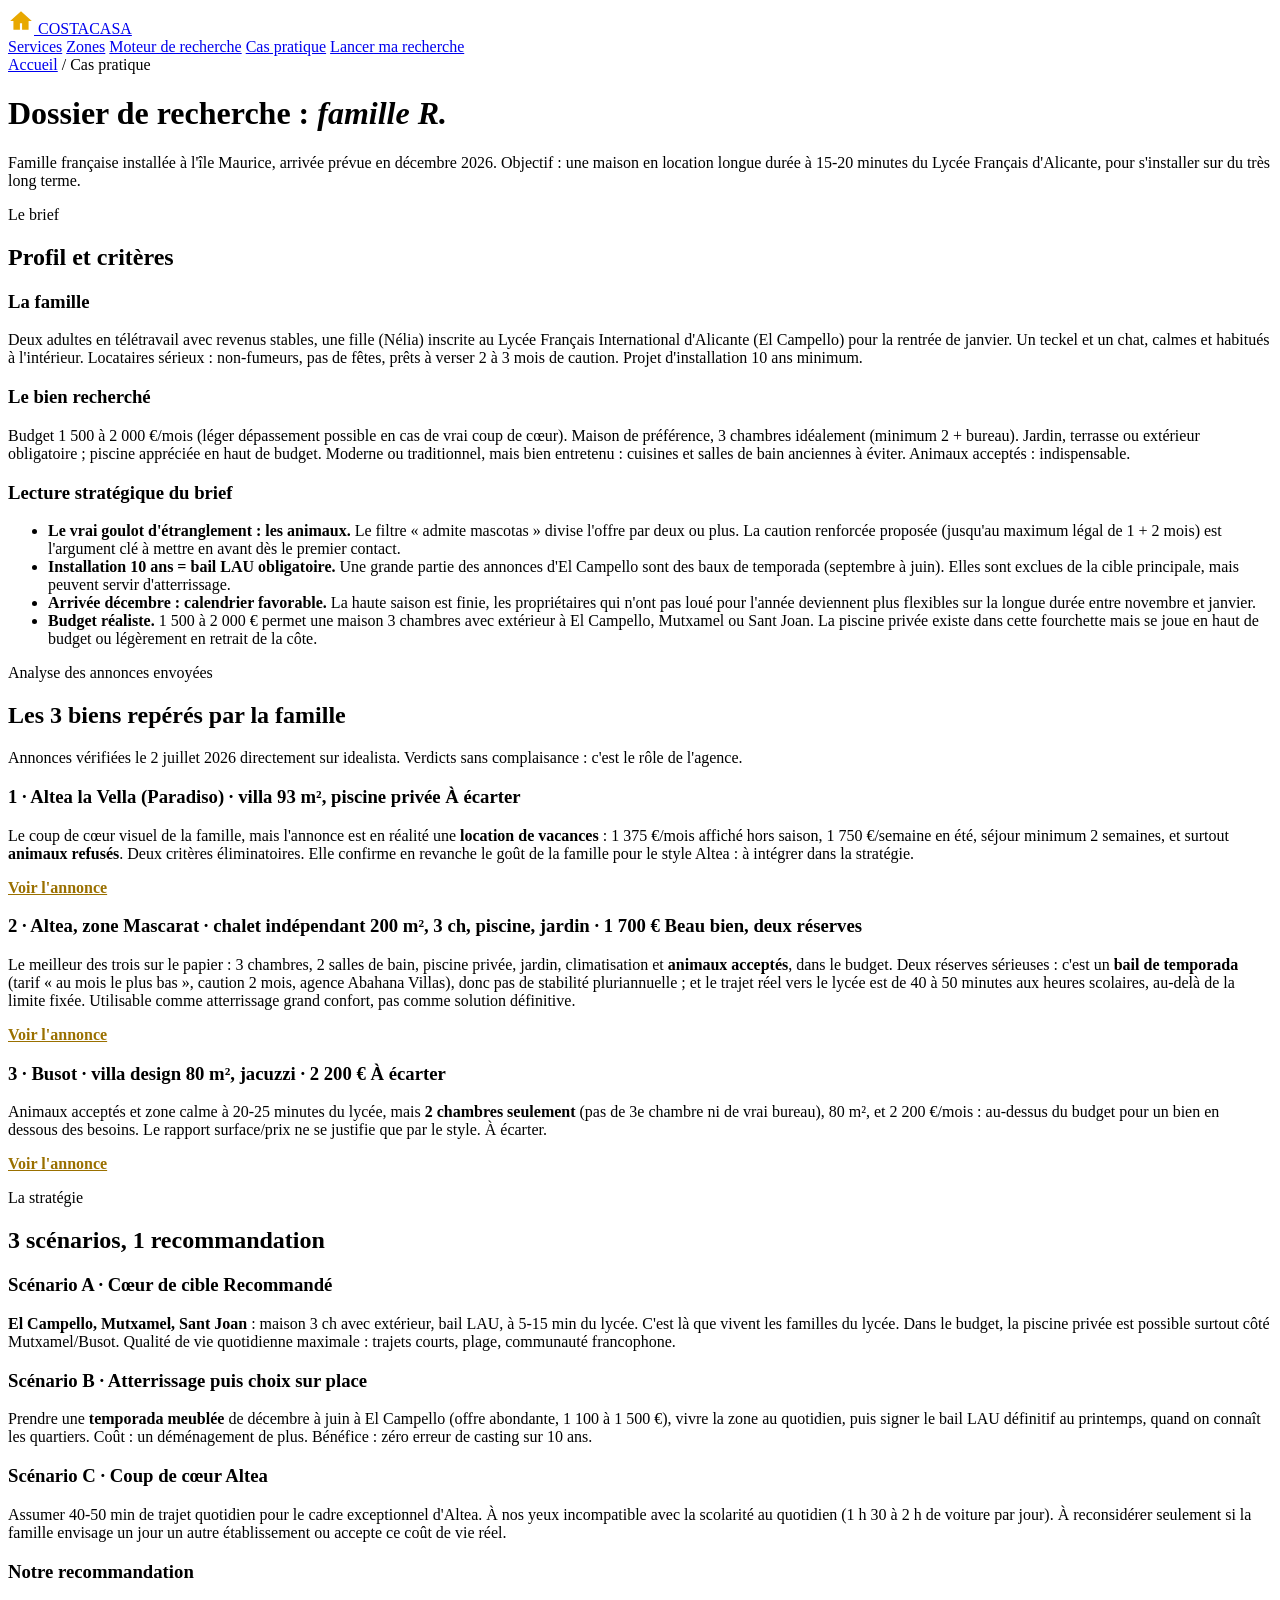
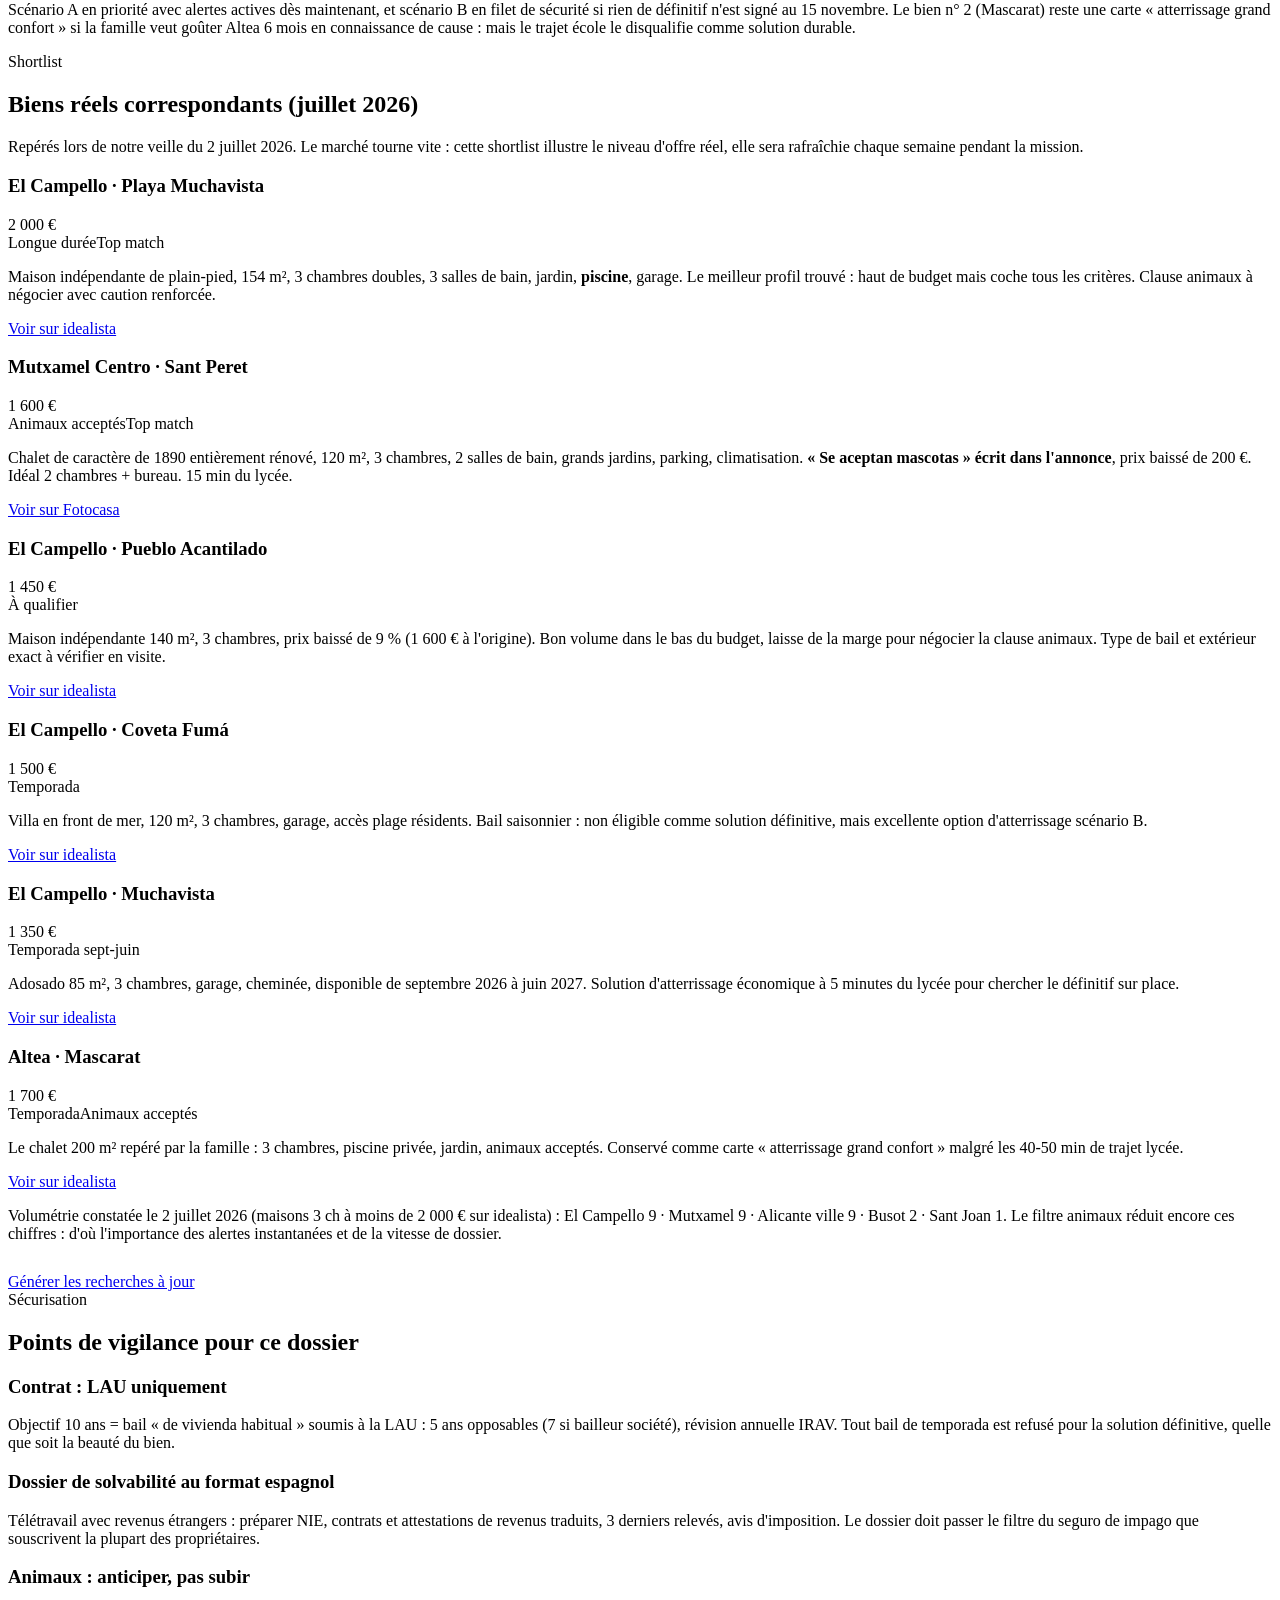
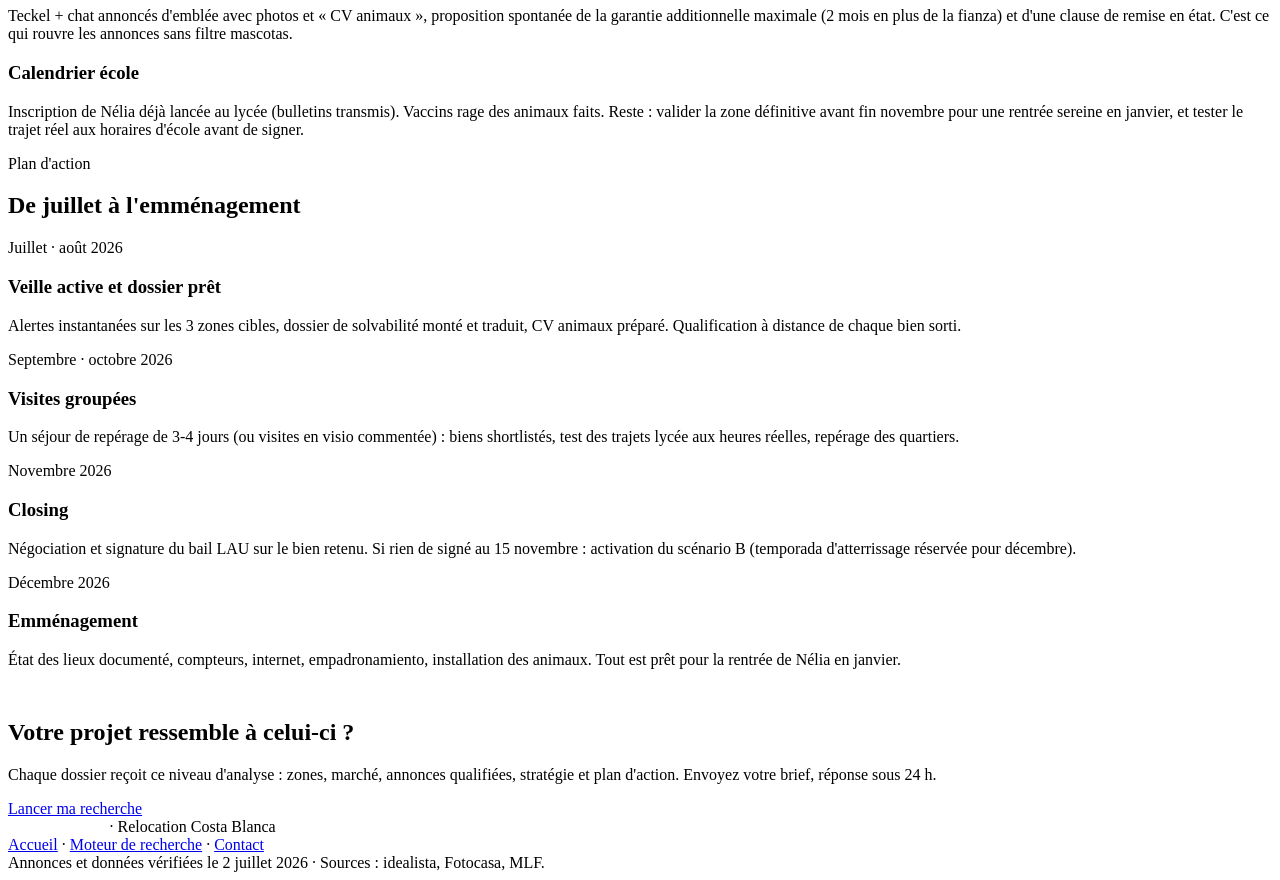
==== dossier-raphael.html @ 76ae62c8 "feat: dossier-raphael.html" ====
<!DOCTYPE html>
<html lang="fr">
<head>
<meta charset="UTF-8">
<meta name="viewport" content="width=device-width, initial-scale=1.0">
<title>Cas pratique · Famille R. · Costa Casa Relocation Alicante</title>
<meta name="description" content="Dossier de relocation complet : famille française de l'île Maurice s'installant près du Lycée Français d'Alicante en décembre 2026. Analyse, stratégie, shortlist de biens réels.">
<link rel="preconnect" href="https://fonts.googleapis.com">
<link href="https://fonts.googleapis.com/css2?family=Inter:wght@400;500;600;700;800&display=swap" rel="stylesheet">
<link rel="stylesheet" href="styles.css">
<link rel="icon" href="data:image/svg+xml,<svg xmlns='http://www.w3.org/2000/svg' viewBox='0 0 24 24'><path fill='%23e8a800' d='M12 3 2 12h3v8h6v-6h2v6h6v-8h3z'/></svg>">
</head>
<body>

<nav>
  <div class="container nav-inner">
    <a class="logo" href="index.html">
      <svg width="26" height="26" viewBox="0 0 24 24"><path fill="#e8a800" d="M12 3 2 12h3v8h6v-6h2v6h6v-8h3z"/></svg>
      COSTA<span>CASA</span>
    </a>
    <div class="nav-links">
      <a href="index.html#services">Services</a>
      <a href="index.html#zones">Zones</a>
      <a href="recherche.html">Moteur de recherche</a>
      <a href="dossier-raphael.html">Cas pratique</a>
      <a class="nav-cta" href="index.html#contact">Lancer ma recherche</a>
    </div>
  </div>
</nav>

<header class="page-head">
  <div class="container">
    <div class="crumb"><a href="index.html">Accueil</a> / Cas pratique</div>
    <h1>Dossier de recherche : <em>famille R.</em></h1>
    <p>Famille française installée à l'île Maurice, arrivée prévue en décembre 2026. Objectif : une maison en location longue durée à 15-20 minutes du Lycée Français d'Alicante, pour s'installer sur du très long terme.</p>
  </div>
</header>

<section>
  <div class="container">
    <span class="section-tag">Le brief</span>
    <h2 class="section-title">Profil et critères</h2>
    <div class="grid-2">
      <div class="card">
        <h3>La famille</h3>
        <p>Deux adultes en télétravail avec revenus stables, une fille (Nélia) inscrite au Lycée Français International d'Alicante (El Campello) pour la rentrée de janvier. Un teckel et un chat, calmes et habitués à l'intérieur. Locataires sérieux : non-fumeurs, pas de fêtes, prêts à verser 2 à 3 mois de caution. Projet d'installation 10 ans minimum.</p>
      </div>
      <div class="card">
        <h3>Le bien recherché</h3>
        <p>Budget 1 500 à 2 000 €/mois (léger dépassement possible en cas de vrai coup de cœur). Maison de préférence, 3 chambres idéalement (minimum 2 + bureau). Jardin, terrasse ou extérieur obligatoire ; piscine appréciée en haut de budget. Moderne ou traditionnel, mais bien entretenu : cuisines et salles de bain anciennes à éviter. Animaux acceptés : indispensable.</p>
      </div>
    </div>
    <div class="callout">
      <h3>Lecture stratégique du brief</h3>
      <ul>
        <li><b>Le vrai goulot d'étranglement : les animaux.</b> Le filtre « admite mascotas » divise l'offre par deux ou plus. La caution renforcée proposée (jusqu'au maximum légal de 1 + 2 mois) est l'argument clé à mettre en avant dès le premier contact.</li>
        <li><b>Installation 10 ans = bail LAU obligatoire.</b> Une grande partie des annonces d'El Campello sont des baux de temporada (septembre à juin). Elles sont exclues de la cible principale, mais peuvent servir d'atterrissage.</li>
        <li><b>Arrivée décembre : calendrier favorable.</b> La haute saison est finie, les propriétaires qui n'ont pas loué pour l'année deviennent plus flexibles sur la longue durée entre novembre et janvier.</li>
        <li><b>Budget réaliste.</b> 1 500 à 2 000 € permet une maison 3 chambres avec extérieur à El Campello, Mutxamel ou Sant Joan. La piscine privée existe dans cette fourchette mais se joue en haut de budget ou légèrement en retrait de la côte.</li>
      </ul>
    </div>
  </div>
</section>

<section class="alt">
  <div class="container">
    <span class="section-tag">Analyse des annonces envoyées</span>
    <h2 class="section-title">Les 3 biens repérés par la famille</h2>
    <p class="section-sub">Annonces vérifiées le 2 juillet 2026 directement sur idealista. Verdicts sans complaisance : c'est le rôle de l'agence.</p>

    <div class="verdict">
      <h3>1 · Altea la Vella (Paradiso) · villa 93 m², piscine privée <span class="pill pill-red">À écarter</span></h3>
      <p>Le coup de cœur visuel de la famille, mais l'annonce est en réalité une <b>location de vacances</b> : 1 375 €/mois affiché hors saison, 1 750 €/semaine en été, séjour minimum 2 semaines, et surtout <b>animaux refusés</b>. Deux critères éliminatoires. Elle confirme en revanche le goût de la famille pour le style Altea : à intégrer dans la stratégie.</p>
      <p><a href="https://www.idealista.com/inmueble/111898083/" target="_blank" rel="noopener" style="color:#9a7000;font-weight:700">Voir l'annonce</a></p>
    </div>
    <div class="verdict">
      <h3>2 · Altea, zone Mascarat · chalet indépendant 200 m², 3 ch, piscine, jardin · 1 700 € <span class="pill pill-orange">Beau bien, deux réserves</span></h3>
      <p>Le meilleur des trois sur le papier : 3 chambres, 2 salles de bain, piscine privée, jardin, climatisation et <b>animaux acceptés</b>, dans le budget. Deux réserves sérieuses : c'est un <b>bail de temporada</b> (tarif « au mois le plus bas », caution 2 mois, agence Abahana Villas), donc pas de stabilité pluriannuelle ; et le trajet réel vers le lycée est de 40 à 50 minutes aux heures scolaires, au-delà de la limite fixée. Utilisable comme atterrissage grand confort, pas comme solution définitive.</p>
      <p><a href="https://www.idealista.com/inmueble/111729257/" target="_blank" rel="noopener" style="color:#9a7000;font-weight:700">Voir l'annonce</a></p>
    </div>
    <div class="verdict">
      <h3>3 · Busot · villa design 80 m², jacuzzi · 2 200 € <span class="pill pill-red">À écarter</span></h3>
      <p>Animaux acceptés et zone calme à 20-25 minutes du lycée, mais <b>2 chambres seulement</b> (pas de 3e chambre ni de vrai bureau), 80 m², et 2 200 €/mois : au-dessus du budget pour un bien en dessous des besoins. Le rapport surface/prix ne se justifie que par le style. À écarter.</p>
      <p><a href="https://www.idealista.com/inmueble/111103987/" target="_blank" rel="noopener" style="color:#9a7000;font-weight:700">Voir l'annonce</a></p>
    </div>
  </div>
</section>

<section>
  <div class="container">
    <span class="section-tag">La stratégie</span>
    <h2 class="section-title">3 scénarios, 1 recommandation</h2>
    <div class="grid-3">
      <div class="card" style="border-top:4px solid var(--green)">
        <h3>Scénario A · Cœur de cible <span class="pill pill-green">Recommandé</span></h3>
        <p><b>El Campello, Mutxamel, Sant Joan</b> : maison 3 ch avec extérieur, bail LAU, à 5-15 min du lycée. C'est là que vivent les familles du lycée. Dans le budget, la piscine privée est possible surtout côté Mutxamel/Busot. Qualité de vie quotidienne maximale : trajets courts, plage, communauté francophone.</p>
      </div>
      <div class="card" style="border-top:4px solid var(--orange)">
        <h3>Scénario B · Atterrissage puis choix sur place</h3>
        <p>Prendre une <b>temporada meublée</b> de décembre à juin à El Campello (offre abondante, 1 100 à 1 500 €), vivre la zone au quotidien, puis signer le bail LAU définitif au printemps, quand on connaît les quartiers. Coût : un déménagement de plus. Bénéfice : zéro erreur de casting sur 10 ans.</p>
      </div>
      <div class="card" style="border-top:4px solid var(--red)">
        <h3>Scénario C · Coup de cœur Altea</h3>
        <p>Assumer 40-50 min de trajet quotidien pour le cadre exceptionnel d'Altea. À nos yeux incompatible avec la scolarité au quotidien (1 h 30 à 2 h de voiture par jour). À reconsidérer seulement si la famille envisage un jour un autre établissement ou accepte ce coût de vie réel.</p>
      </div>
    </div>
    <div class="callout">
      <h3>Notre recommandation</h3>
      <p>Scénario A en priorité avec alertes actives dès maintenant, et scénario B en filet de sécurité si rien de définitif n'est signé au 15 novembre. Le bien n° 2 (Mascarat) reste une carte « atterrissage grand confort » si la famille veut goûter Altea 6 mois en connaissance de cause : mais le trajet école le disqualifie comme solution durable.</p>
    </div>
  </div>
</section>

<section class="alt">
  <div class="container">
    <span class="section-tag">Shortlist</span>
    <h2 class="section-title">Biens réels correspondants (juillet 2026)</h2>
    <p class="section-sub">Repérés lors de notre veille du 2 juillet 2026. Le marché tourne vite : cette shortlist illustre le niveau d'offre réel, elle sera rafraîchie chaque semaine pendant la mission.</p>
    <div class="grid-3">
      <div class="listing">
        <div class="top"><h3>El Campello · Playa Muchavista</h3><div class="price">2 000 €</div></div>
        <div class="meta"><span class="pill pill-green">Longue durée</span><span class="pill pill-gold">Top match</span></div>
        <p>Maison indépendante de plain-pied, 154 m², 3 chambres doubles, 3 salles de bain, jardin, <b>piscine</b>, garage. Le meilleur profil trouvé : haut de budget mais coche tous les critères. Clause animaux à négocier avec caution renforcée.</p>
        <div class="actions"><a href="https://www.idealista.com/inmueble/105585363/" target="_blank" rel="noopener">Voir sur idealista</a></div>
      </div>
      <div class="listing">
        <div class="top"><h3>Mutxamel Centro · Sant Peret</h3><div class="price">1 600 €</div></div>
        <div class="meta"><span class="pill pill-green">Animaux acceptés</span><span class="pill pill-gold">Top match</span></div>
        <p>Chalet de caractère de 1890 entièrement rénové, 120 m², 3 chambres, 2 salles de bain, grands jardins, parking, climatisation. <b>« Se aceptan mascotas » écrit dans l'annonce</b>, prix baissé de 200 €. Idéal 2 chambres + bureau. 15 min du lycée.</p>
        <div class="actions"><a href="https://www.fotocasa.es/es/alquiler/vivienda/mutxamel/aire-acondicionado-calefaccion-parking-jardin-terraza-amueblado-se-aceptan-mascotas-internet/189682198/d" target="_blank" rel="noopener">Voir sur Fotocasa</a></div>
      </div>
      <div class="listing">
        <div class="top"><h3>El Campello · Pueblo Acantilado</h3><div class="price">1 450 €</div></div>
        <div class="meta"><span class="pill pill-navy">À qualifier</span></div>
        <p>Maison indépendante 140 m², 3 chambres, prix baissé de 9 % (1 600 € à l'origine). Bon volume dans le bas du budget, laisse de la marge pour négocier la clause animaux. Type de bail et extérieur exact à vérifier en visite.</p>
        <div class="actions"><a href="https://www.idealista.com/inmueble/111816680/" target="_blank" rel="noopener">Voir sur idealista</a></div>
      </div>
      <div class="listing">
        <div class="top"><h3>El Campello · Coveta Fumá</h3><div class="price">1 500 €</div></div>
        <div class="meta"><span class="pill pill-orange">Temporada</span></div>
        <p>Villa en front de mer, 120 m², 3 chambres, garage, accès plage résidents. Bail saisonnier : non éligible comme solution définitive, mais excellente option d'atterrissage scénario B.</p>
        <div class="actions"><a href="https://www.idealista.com/inmueble/109538268/" target="_blank" rel="noopener">Voir sur idealista</a></div>
      </div>
      <div class="listing">
        <div class="top"><h3>El Campello · Muchavista</h3><div class="price">1 350 €</div></div>
        <div class="meta"><span class="pill pill-orange">Temporada sept-juin</span></div>
        <p>Adosado 85 m², 3 chambres, garage, cheminée, disponible de septembre 2026 à juin 2027. Solution d'atterrissage économique à 5 minutes du lycée pour chercher le définitif sur place.</p>
        <div class="actions"><a href="https://www.idealista.com/inmueble/104885682/" target="_blank" rel="noopener">Voir sur idealista</a></div>
      </div>
      <div class="listing">
        <div class="top"><h3>Altea · Mascarat</h3><div class="price">1 700 €</div></div>
        <div class="meta"><span class="pill pill-orange">Temporada</span><span class="pill pill-green">Animaux acceptés</span></div>
        <p>Le chalet 200 m² repéré par la famille : 3 chambres, piscine privée, jardin, animaux acceptés. Conservé comme carte « atterrissage grand confort » malgré les 40-50 min de trajet lycée.</p>
        <div class="actions"><a href="https://www.idealista.com/inmueble/111729257/" target="_blank" rel="noopener">Voir sur idealista</a></div>
      </div>
    </div>
    <p class="note">Volumétrie constatée le 2 juillet 2026 (maisons 3 ch à moins de 2 000 € sur idealista) : El Campello 9 · Mutxamel 9 · Alicante ville 9 · Busot 2 · Sant Joan 1. Le filtre animaux réduit encore ces chiffres : d'où l'importance des alertes instantanées et de la vitesse de dossier.</p>
    <div class="hero-ctas" style="margin-top:30px">
      <a class="btn btn-gold" href="recherche.html">Générer les recherches à jour</a>
    </div>
  </div>
</section>

<section>
  <div class="container">
    <span class="section-tag">Sécurisation</span>
    <h2 class="section-title">Points de vigilance pour ce dossier</h2>
    <div class="grid-2">
      <div class="card">
        <h3>Contrat : LAU uniquement</h3>
        <p>Objectif 10 ans = bail « de vivienda habitual » soumis à la LAU : 5 ans opposables (7 si bailleur société), révision annuelle IRAV. Tout bail de temporada est refusé pour la solution définitive, quelle que soit la beauté du bien.</p>
      </div>
      <div class="card">
        <h3>Dossier de solvabilité au format espagnol</h3>
        <p>Télétravail avec revenus étrangers : préparer NIE, contrats et attestations de revenus traduits, 3 derniers relevés, avis d'imposition. Le dossier doit passer le filtre du seguro de impago que souscrivent la plupart des propriétaires.</p>
      </div>
      <div class="card">
        <h3>Animaux : anticiper, pas subir</h3>
        <p>Teckel + chat annoncés d'emblée avec photos et « CV animaux », proposition spontanée de la garantie additionnelle maximale (2 mois en plus de la fianza) et d'une clause de remise en état. C'est ce qui rouvre les annonces sans filtre mascotas.</p>
      </div>
      <div class="card">
        <h3>Calendrier école</h3>
        <p>Inscription de Nélia déjà lancée au lycée (bulletins transmis). Vaccins rage des animaux faits. Reste : valider la zone définitive avant fin novembre pour une rentrée sereine en janvier, et tester le trajet réel aux horaires d'école avant de signer.</p>
      </div>
    </div>
  </div>
</section>

<section class="alt">
  <div class="container">
    <span class="section-tag">Plan d'action</span>
    <h2 class="section-title">De juillet à l'emménagement</h2>
    <div class="timeline">
      <div class="t-item"><span>Juillet · août 2026</span><h3>Veille active et dossier prêt</h3><p>Alertes instantanées sur les 3 zones cibles, dossier de solvabilité monté et traduit, CV animaux préparé. Qualification à distance de chaque bien sorti.</p></div>
      <div class="t-item"><span>Septembre · octobre 2026</span><h3>Visites groupées</h3><p>Un séjour de repérage de 3-4 jours (ou visites en visio commentée) : biens shortlistés, test des trajets lycée aux heures réelles, repérage des quartiers.</p></div>
      <div class="t-item"><span>Novembre 2026</span><h3>Closing</h3><p>Négociation et signature du bail LAU sur le bien retenu. Si rien de signé au 15 novembre : activation du scénario B (temporada d'atterrissage réservée pour décembre).</p></div>
      <div class="t-item"><span>Décembre 2026</span><h3>Emménagement</h3><p>État des lieux documenté, compteurs, internet, empadronamiento, installation des animaux. Tout est prêt pour la rentrée de Nélia en janvier.</p></div>
    </div>
    <div class="cta-band" style="margin-top:50px">
      <h2>Votre projet ressemble à celui-ci ?</h2>
      <p>Chaque dossier reçoit ce niveau d'analyse : zones, marché, annonces qualifiées, stratégie et plan d'action. Envoyez votre brief, réponse sous 24 h.</p>
      <a class="btn btn-gold" href="index.html#contact">Lancer ma recherche</a>
    </div>
  </div>
</section>

<footer>
  <div class="container footer-inner">
    <div><b style="color:#fff">COSTA<span style="color:var(--gold)">CASA</span></b> · Relocation Costa Blanca</div>
    <div><a href="index.html">Accueil</a> · <a href="recherche.html">Moteur de recherche</a> · <a href="index.html#contact">Contact</a></div>
    <div>Annonces et données vérifiées le 2 juillet 2026 · Sources : idealista, Fotocasa, MLF.</div>
  </div>
</footer>

</body>
</html>
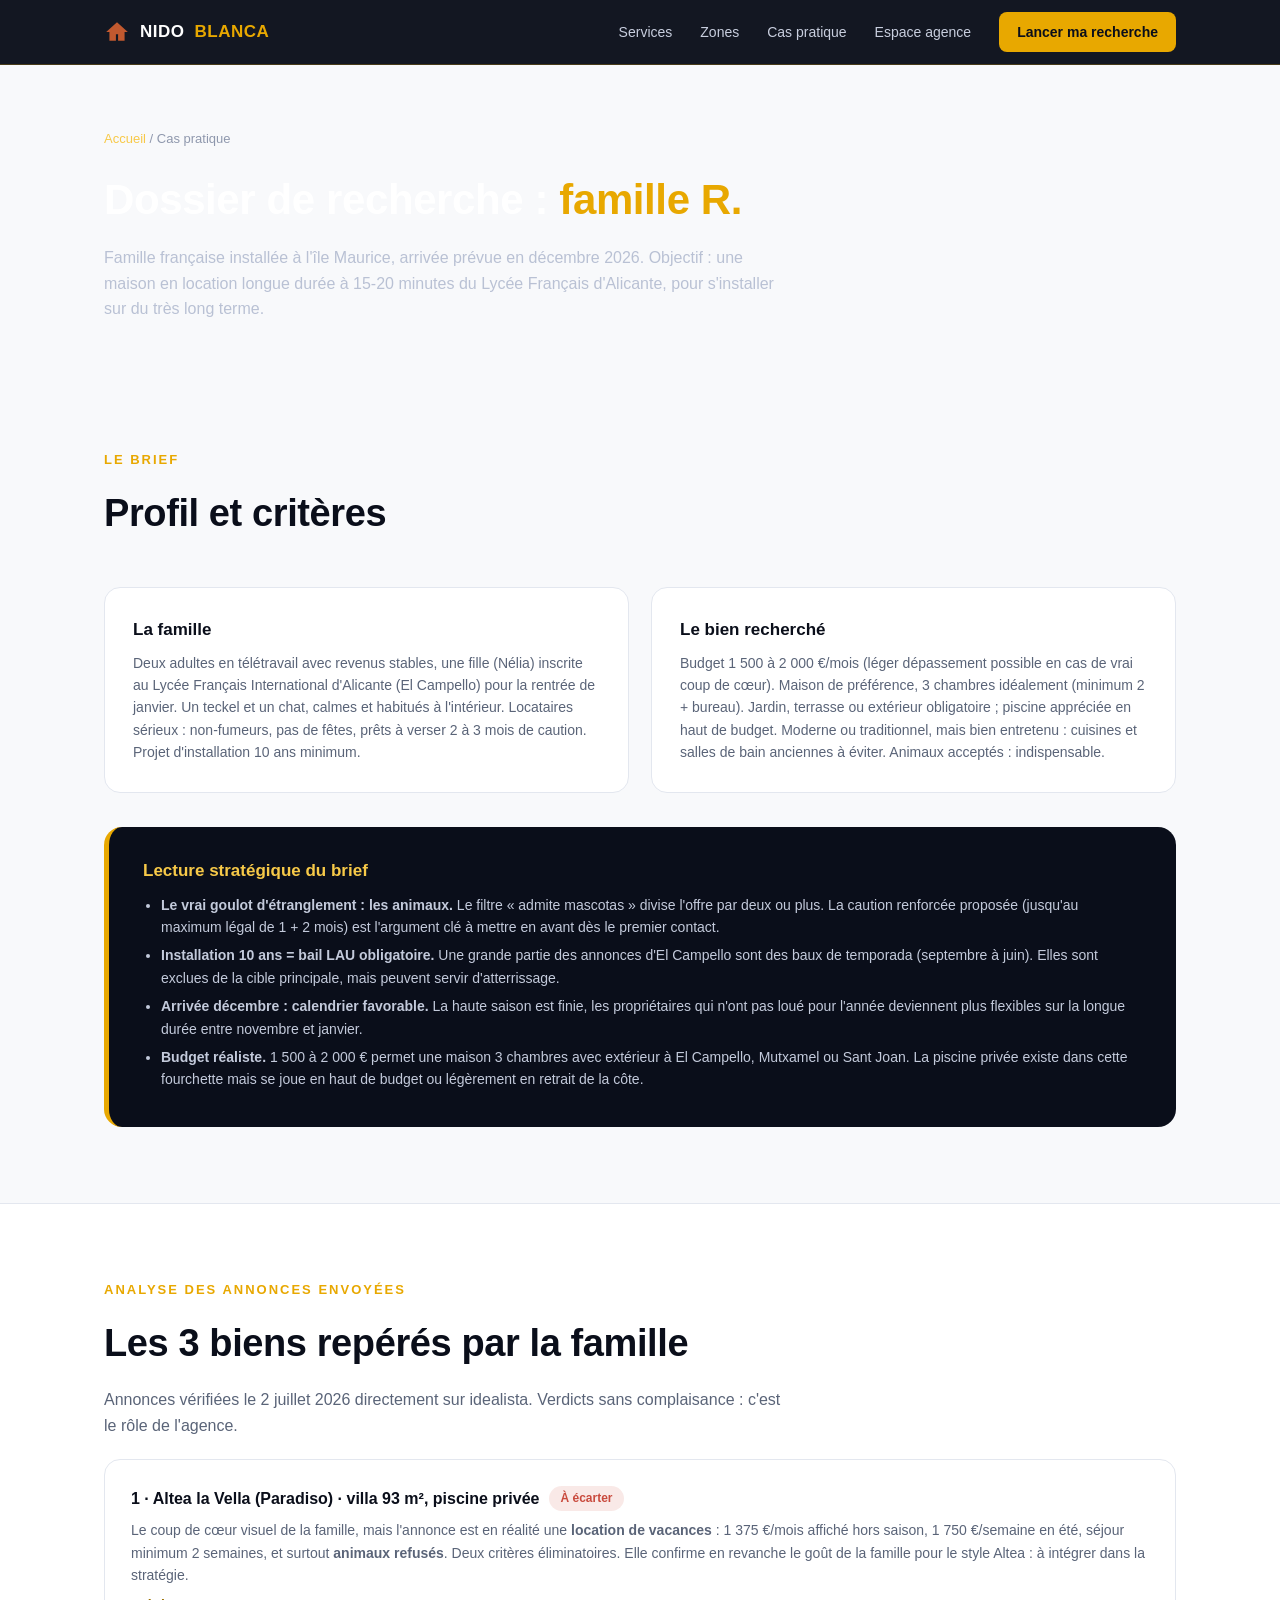
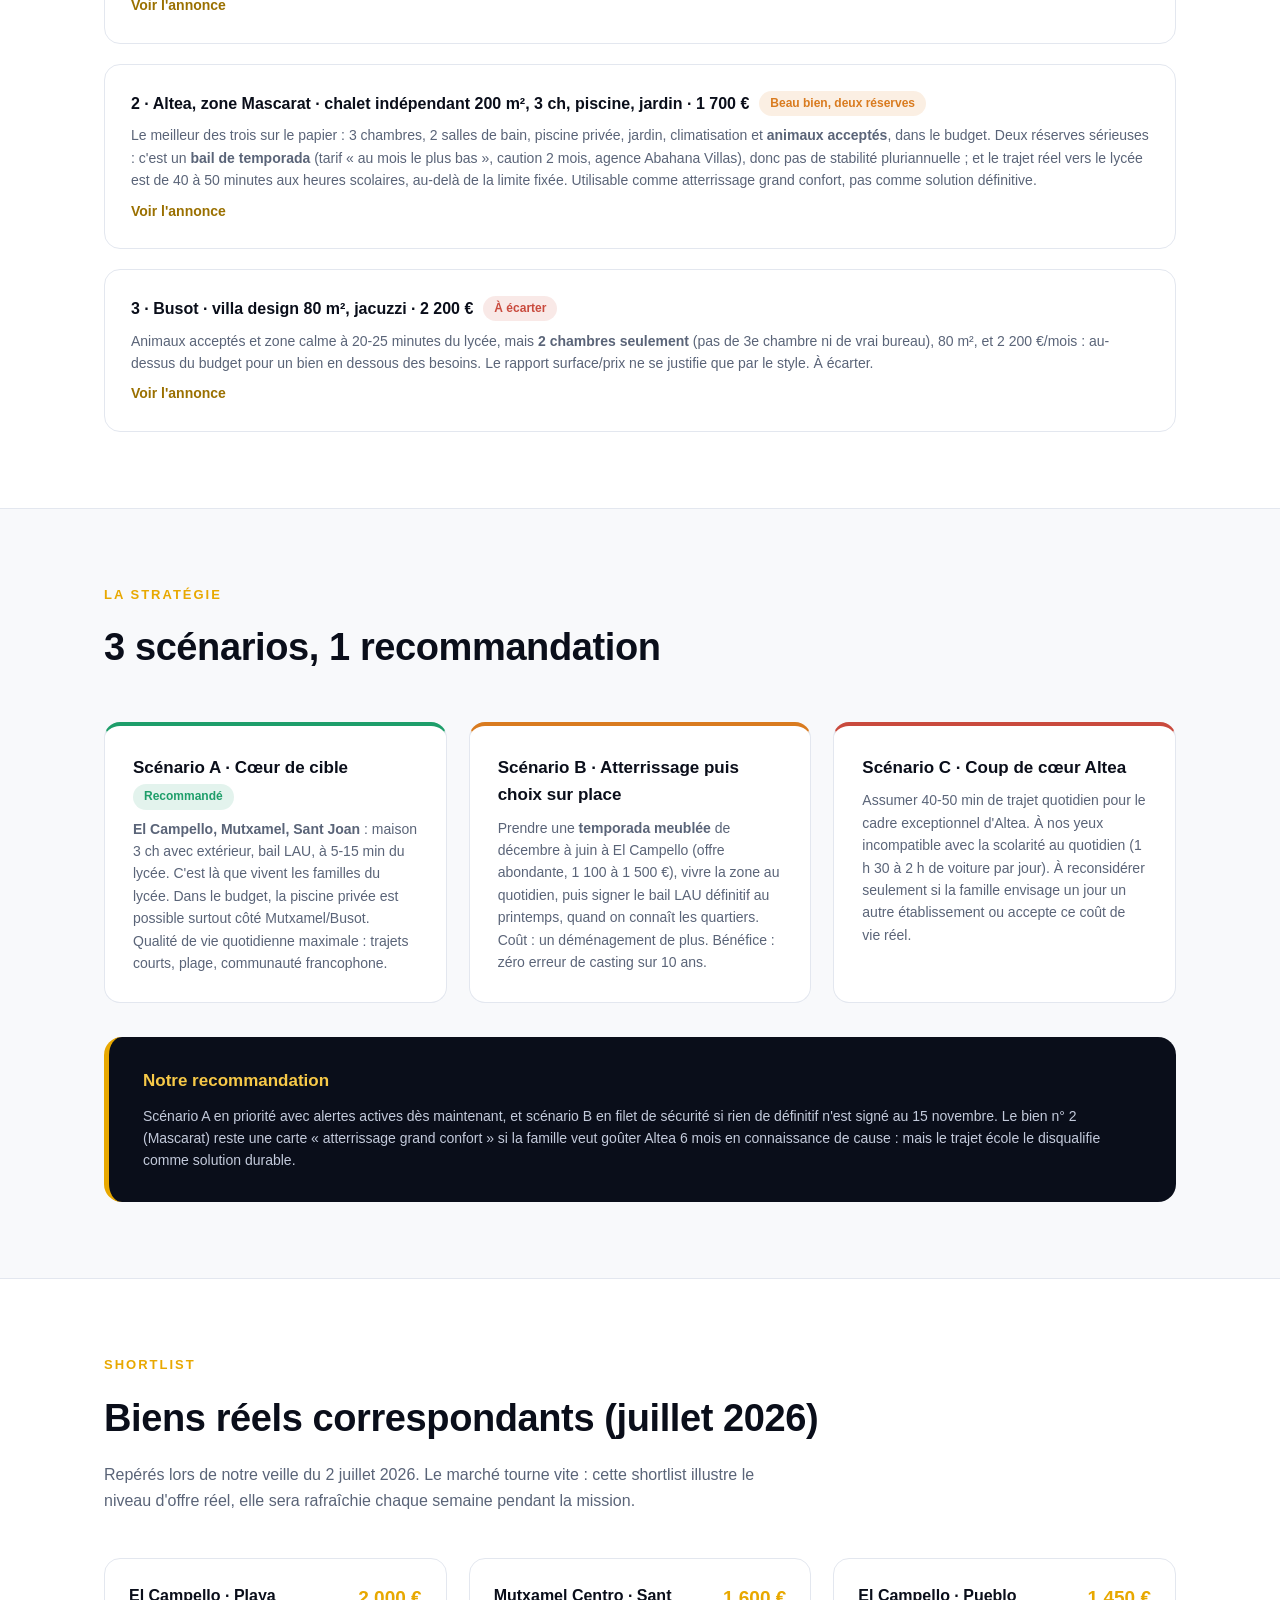
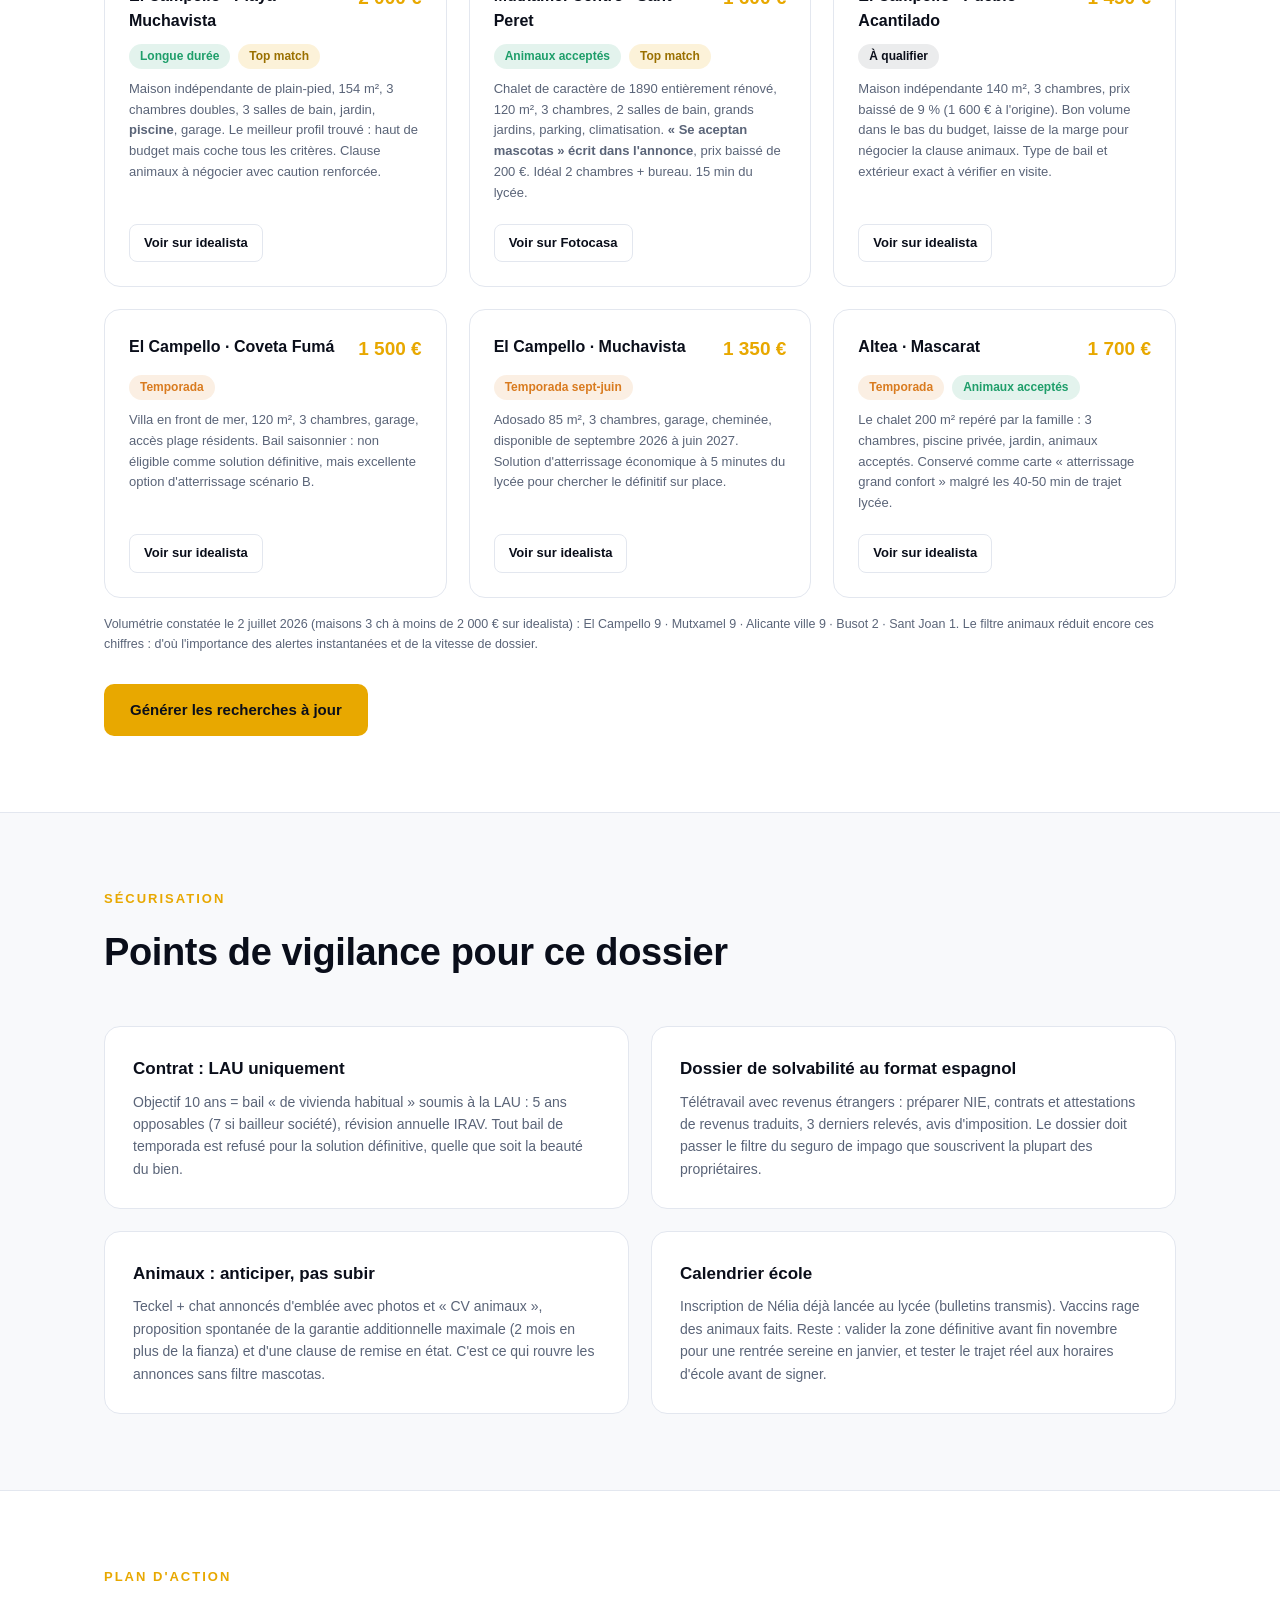
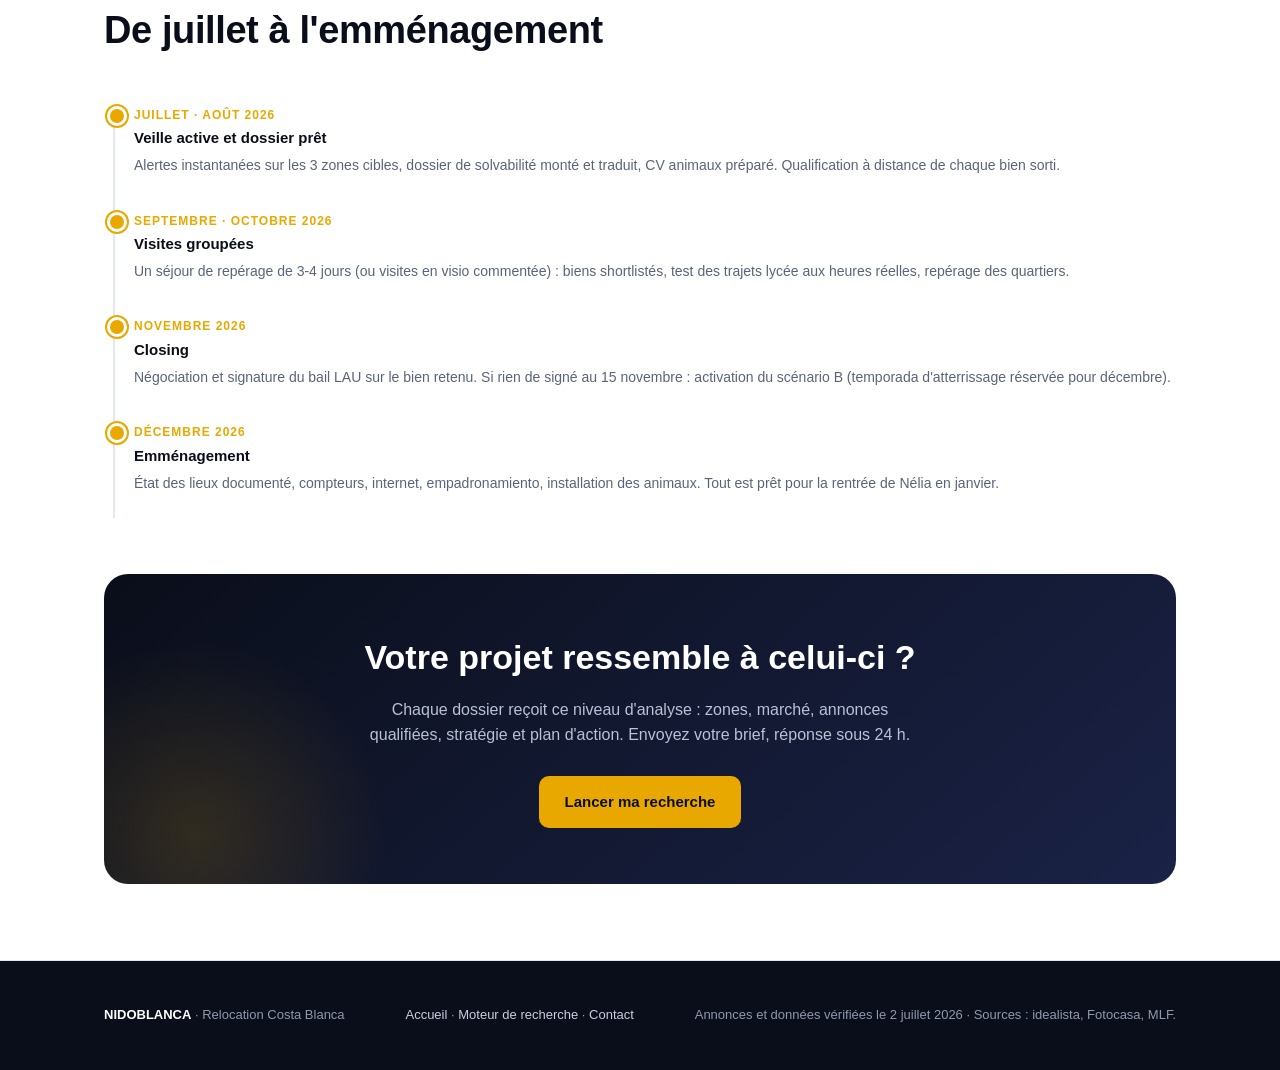
==== commit b3b3ba3e: "redesign: palette sable/terracotta + photos + branding Nido Blanca" ====
--- a/dossier-raphael.html
+++ b/dossier-raphael.html
@@ -3,32 +3,32 @@
 <head>
 <meta charset="UTF-8">
 <meta name="viewport" content="width=device-width, initial-scale=1.0">
-<title>Cas pratique · Famille R. · Costa Casa Relocation Alicante</title>
+<title>Cas pratique · Famille R. · Nido Blanca · Relocation Costa Blanca</title>
 <meta name="description" content="Dossier de relocation complet : famille française de l'île Maurice s'installant près du Lycée Français d'Alicante en décembre 2026. Analyse, stratégie, shortlist de biens réels.">
 <link rel="preconnect" href="https://fonts.googleapis.com">
 <link href="https://fonts.googleapis.com/css2?family=Inter:wght@400;500;600;700;800&display=swap" rel="stylesheet">
 <link rel="stylesheet" href="styles.css">
-<link rel="icon" href="data:image/svg+xml,<svg xmlns='http://www.w3.org/2000/svg' viewBox='0 0 24 24'><path fill='%23e8a800' d='M12 3 2 12h3v8h6v-6h2v6h6v-8h3z'/></svg>">
+<link rel="icon" href="data:image/svg+xml,<svg xmlns='http://www.w3.org/2000/svg' viewBox='0 0 24 24'><path fill='%23c1592f' d='M12 3 2 12h3v8h6v-6h2v6h6v-8h3z'/></svg>">
 </head>
 <body>
 
 <nav>
   <div class="container nav-inner">
     <a class="logo" href="index.html">
-      <svg width="26" height="26" viewBox="0 0 24 24"><path fill="#e8a800" d="M12 3 2 12h3v8h6v-6h2v6h6v-8h3z"/></svg>
-      COSTA<span>CASA</span>
+      <svg width="26" height="26" viewBox="0 0 24 24"><path fill="#c1592f" d="M12 3 2 12h3v8h6v-6h2v6h6v-8h3z"/></svg>
+      NIDO<span>BLANCA</span>
     </a>
     <div class="nav-links">
       <a href="index.html#services">Services</a>
       <a href="index.html#zones">Zones</a>
-      <a href="recherche.html">Moteur de recherche</a>
       <a href="dossier-raphael.html">Cas pratique</a>
+      <a href="recherche.html" class="nav-sub">Espace agence</a>
       <a class="nav-cta" href="index.html#contact">Lancer ma recherche</a>
     </div>
   </div>
 </nav>
 
-<header class="page-head">
+<header class="page-head" style="background-image:url('https://upload.wikimedia.org/wikipedia/commons/5/5a/Altea_old_town.jpg')">
   <div class="container">
     <div class="crumb"><a href="index.html">Accueil</a> / Cas pratique</div>
     <h1>Dossier de recherche : <em>famille R.</em></h1>
@@ -206,7 +206,7 @@
 
 <footer>
   <div class="container footer-inner">
-    <div><b style="color:#fff">COSTA<span style="color:var(--gold)">CASA</span></b> · Relocation Costa Blanca</div>
+    <div><b style="color:#fff">NIDO<span style="color:var(--terracotta)">BLANCA</span></b> · Relocation Costa Blanca</div>
     <div><a href="index.html">Accueil</a> · <a href="recherche.html">Moteur de recherche</a> · <a href="index.html#contact">Contact</a></div>
     <div>Annonces et données vérifiées le 2 juillet 2026 · Sources : idealista, Fotocasa, MLF.</div>
   </div>
--- a/styles.css
+++ b/styles.css
@@ -0,0 +1,170 @@
+:root{
+  --navy:#0a0e1a;
+  --navy-2:#111834;
+  --navy-3:#1a2246;
+  --gold:#e8a800;
+  --gold-light:#f7c948;
+  --bg:#f8f9fb;
+  --white:#ffffff;
+  --text:#1c2333;
+  --muted:#5a6478;
+  --line:#e3e7ef;
+  --green:#1e9e6a;
+  --red:#c94a3d;
+  --orange:#d97b1f;
+}
+*{margin:0;padding:0;box-sizing:border-box}
+html{scroll-behavior:smooth}
+body{font-family:'Inter',-apple-system,BlinkMacSystemFont,'Segoe UI',Roboto,sans-serif;color:var(--text);background:var(--bg);line-height:1.6;-webkit-font-smoothing:antialiased}
+a{color:inherit;text-decoration:none}
+.container{max-width:1120px;margin:0 auto;padding:0 24px}
+
+/* NAV */
+nav{position:sticky;top:0;z-index:50;background:rgba(10,14,26,.96);backdrop-filter:blur(8px);border-bottom:1px solid rgba(232,168,0,.25)}
+.nav-inner{display:flex;align-items:center;justify-content:space-between;height:64px}
+.logo{display:flex;align-items:center;gap:10px;color:var(--white);font-weight:800;font-size:17px;letter-spacing:.5px}
+.logo span{color:var(--gold)}
+.logo svg{flex:none}
+.nav-links{display:flex;gap:28px;align-items:center}
+.nav-links a{color:#c8cede;font-size:14px;font-weight:500;transition:color .2s}
+.nav-links a:hover{color:var(--gold-light)}
+.nav-cta{background:var(--gold);color:var(--navy)!important;padding:9px 18px;border-radius:8px;font-weight:700!important;transition:transform .15s,background .2s}
+.nav-cta:hover{background:var(--gold-light);transform:translateY(-1px)}
+@media(max-width:820px){.nav-links a:not(.nav-cta){display:none}}
+
+/* HERO */
+.hero{background:linear-gradient(160deg,var(--navy) 0%,var(--navy-2) 55%,var(--navy-3) 100%);color:var(--white);padding:88px 0 72px;position:relative;overflow:hidden}
+.hero::after{content:"";position:absolute;right:-180px;top:-120px;width:520px;height:520px;border-radius:50%;background:radial-gradient(circle,rgba(232,168,0,.14),transparent 65%)}
+.hero-badge{display:inline-flex;align-items:center;gap:8px;background:rgba(232,168,0,.12);border:1px solid rgba(232,168,0,.4);color:var(--gold-light);font-size:13px;font-weight:600;padding:6px 14px;border-radius:100px;margin-bottom:22px}
+.hero h1{font-size:clamp(30px,4.6vw,52px);font-weight:800;line-height:1.12;letter-spacing:-.5px;max-width:820px}
+.hero h1 em{font-style:normal;color:var(--gold)}
+.hero p.lead{margin-top:20px;font-size:18px;color:#b9c1d4;max-width:660px}
+.hero-ctas{margin-top:34px;display:flex;gap:14px;flex-wrap:wrap}
+.btn{display:inline-flex;align-items:center;gap:9px;padding:14px 26px;border-radius:10px;font-weight:700;font-size:15px;transition:transform .15s,box-shadow .2s,background .2s;cursor:pointer;border:none}
+.btn-gold{background:var(--gold);color:var(--navy)}
+.btn-gold:hover{background:var(--gold-light);transform:translateY(-2px);box-shadow:0 8px 24px rgba(232,168,0,.35)}
+.btn-ghost{background:transparent;color:var(--white);border:1px solid rgba(255,255,255,.35)}
+.btn-ghost:hover{border-color:var(--gold);color:var(--gold-light);transform:translateY(-2px)}
+.hero-stats{margin-top:56px;display:grid;grid-template-columns:repeat(4,1fr);gap:18px;position:relative;z-index:2}
+.stat{background:rgba(255,255,255,.05);border:1px solid rgba(255,255,255,.1);border-radius:14px;padding:20px 22px}
+.stat b{display:block;font-size:26px;color:var(--gold);font-weight:800}
+.stat span{font-size:13px;color:#a7b0c6}
+@media(max-width:760px){.hero-stats{grid-template-columns:repeat(2,1fr)}}
+
+/* SECTIONS */
+section{padding:76px 0}
+.section-tag{color:var(--gold);font-size:13px;font-weight:800;text-transform:uppercase;letter-spacing:2px;margin-bottom:12px;display:block}
+h2.section-title{font-size:clamp(26px,3.4vw,38px);font-weight:800;letter-spacing:-.4px;color:var(--navy);max-width:720px}
+p.section-sub{margin-top:14px;color:var(--muted);font-size:16px;max-width:680px}
+.alt{background:var(--white);border-top:1px solid var(--line);border-bottom:1px solid var(--line)}
+
+/* CARDS */
+.grid-3{display:grid;grid-template-columns:repeat(3,1fr);gap:22px;margin-top:44px}
+.grid-2{display:grid;grid-template-columns:repeat(2,1fr);gap:22px;margin-top:44px}
+@media(max-width:900px){.grid-3{grid-template-columns:1fr 1fr}}
+@media(max-width:640px){.grid-3,.grid-2{grid-template-columns:1fr}}
+.card{background:var(--white);border:1px solid var(--line);border-radius:16px;padding:28px;transition:transform .18s,box-shadow .18s}
+.card:hover{transform:translateY(-4px);box-shadow:0 14px 34px rgba(10,14,26,.08)}
+.card .icon{width:46px;height:46px;border-radius:12px;background:linear-gradient(135deg,var(--navy),var(--navy-3));display:flex;align-items:center;justify-content:center;margin-bottom:18px}
+.card h3{font-size:17px;font-weight:700;color:var(--navy);margin-bottom:8px}
+.card p{font-size:14px;color:var(--muted)}
+.alt .card{background:var(--bg)}
+
+/* STEPS */
+.steps{display:grid;grid-template-columns:repeat(4,1fr);gap:20px;margin-top:44px}
+@media(max-width:820px){.steps{grid-template-columns:1fr 1fr}}
+@media(max-width:520px){.steps{grid-template-columns:1fr}}
+.step{position:relative;background:var(--white);border:1px solid var(--line);border-radius:16px;padding:26px 22px}
+.step .num{font-size:13px;font-weight:800;color:var(--gold);background:rgba(232,168,0,.12);border:1px solid rgba(232,168,0,.35);width:34px;height:34px;border-radius:9px;display:flex;align-items:center;justify-content:center;margin-bottom:14px}
+.step h3{font-size:15px;font-weight:700;color:var(--navy);margin-bottom:6px}
+.step p{font-size:13px;color:var(--muted)}
+
+/* TABLE */
+.table-wrap{margin-top:40px;overflow-x:auto;border:1px solid var(--line);border-radius:16px;background:var(--white)}
+table{width:100%;border-collapse:collapse;font-size:14px;min-width:760px}
+thead{background:var(--navy);color:var(--white)}
+thead th{padding:14px 16px;text-align:left;font-weight:700;font-size:13px;white-space:nowrap}
+tbody td{padding:13px 16px;border-top:1px solid var(--line);vertical-align:top}
+tbody tr:hover{background:#fbf7ec}
+.pill{display:inline-block;padding:3px 11px;border-radius:100px;font-size:12px;font-weight:700;white-space:nowrap}
+.pill-green{background:rgba(30,158,106,.12);color:var(--green)}
+.pill-orange{background:rgba(217,123,31,.12);color:var(--orange)}
+.pill-red{background:rgba(201,74,61,.12);color:var(--red)}
+.pill-navy{background:rgba(10,14,26,.08);color:var(--navy)}
+.pill-gold{background:rgba(232,168,0,.15);color:#9a7000}
+
+/* CALLOUT */
+.callout{margin-top:34px;background:var(--navy);color:var(--white);border-radius:18px;padding:30px 34px;border-left:5px solid var(--gold)}
+.callout h3{color:var(--gold-light);font-size:17px;margin-bottom:10px}
+.callout p,.callout li{font-size:14px;color:#c3cadb}
+.callout ul{margin:10px 0 0 18px}
+.callout li{margin-bottom:6px}
+
+/* FORM / TOOL */
+.tool{background:var(--white);border:1px solid var(--line);border-radius:20px;padding:36px;margin-top:40px;box-shadow:0 10px 40px rgba(10,14,26,.06)}
+.tool-grid{display:grid;grid-template-columns:repeat(3,1fr);gap:20px}
+@media(max-width:760px){.tool-grid{grid-template-columns:1fr}}
+.field label{display:block;font-size:13px;font-weight:700;color:var(--navy);margin-bottom:7px}
+.field select,.field input{width:100%;padding:12px 14px;border:1px solid var(--line);border-radius:10px;font-size:14px;font-family:inherit;background:var(--bg);color:var(--text)}
+.field select:focus,.field input:focus{outline:2px solid var(--gold);border-color:var(--gold)}
+.checks{display:flex;flex-wrap:wrap;gap:12px;margin-top:22px}
+.check{display:flex;align-items:center;gap:8px;background:var(--bg);border:1px solid var(--line);border-radius:10px;padding:10px 16px;font-size:14px;font-weight:600;cursor:pointer;user-select:none;transition:border-color .15s,background .15s}
+.check input{accent-color:var(--gold);width:16px;height:16px}
+.check:has(input:checked){border-color:var(--gold);background:rgba(232,168,0,.08)}
+.tool-actions{margin-top:28px;display:flex;gap:14px;flex-wrap:wrap;align-items:center}
+.result-links{margin-top:24px;display:none;flex-direction:column;gap:12px}
+.result-links.visible{display:flex}
+.result-link{display:flex;align-items:center;justify-content:space-between;gap:14px;background:var(--bg);border:1px solid var(--line);border-radius:12px;padding:14px 18px;font-size:14px}
+.result-link b{color:var(--navy)}
+.result-link small{color:var(--muted);word-break:break-all;display:block;margin-top:2px}
+.result-link a{flex:none;background:var(--navy);color:var(--white);padding:9px 16px;border-radius:8px;font-weight:700;font-size:13px;transition:background .2s}
+.result-link a:hover{background:var(--navy-3)}
+
+/* LISTING CARDS */
+.listing{background:var(--white);border:1px solid var(--line);border-radius:16px;padding:24px;display:flex;flex-direction:column;gap:10px;transition:transform .18s,box-shadow .18s}
+.listing:hover{transform:translateY(-3px);box-shadow:0 12px 30px rgba(10,14,26,.08)}
+.listing .top{display:flex;justify-content:space-between;align-items:flex-start;gap:10px}
+.listing h3{font-size:16px;font-weight:700;color:var(--navy)}
+.listing .price{font-size:19px;font-weight:800;color:var(--gold);white-space:nowrap}
+.listing .meta{display:flex;flex-wrap:wrap;gap:8px}
+.listing p{font-size:13px;color:var(--muted)}
+.listing .actions{margin-top:auto;padding-top:10px}
+.listing .actions a{font-size:13px;font-weight:700;color:var(--navy);border:1px solid var(--line);padding:8px 14px;border-radius:8px;display:inline-block;transition:border-color .2s,color .2s}
+.listing .actions a:hover{border-color:var(--gold);color:#9a7000}
+
+/* VERDICT */
+.verdict{border-radius:16px;border:1px solid var(--line);background:var(--white);padding:26px;margin-top:20px}
+.verdict h3{font-size:16px;color:var(--navy);display:flex;align-items:center;gap:10px;flex-wrap:wrap}
+.verdict p{font-size:14px;color:var(--muted);margin-top:8px}
+
+/* TIMELINE */
+.timeline{margin-top:40px;position:relative;padding-left:30px}
+.timeline::before{content:"";position:absolute;left:9px;top:6px;bottom:6px;width:2px;background:var(--line)}
+.t-item{position:relative;padding-bottom:30px}
+.t-item::before{content:"";position:absolute;left:-27px;top:5px;width:14px;height:14px;border-radius:50%;background:var(--gold);border:3px solid var(--white);box-shadow:0 0 0 2px var(--gold)}
+.t-item h3{font-size:15px;font-weight:700;color:var(--navy)}
+.t-item span{font-size:12px;font-weight:800;color:var(--gold);text-transform:uppercase;letter-spacing:1px}
+.t-item p{font-size:14px;color:var(--muted);margin-top:4px}
+
+/* CTA BAND */
+.cta-band{background:linear-gradient(140deg,var(--navy),var(--navy-3));color:var(--white);border-radius:24px;padding:56px;text-align:center;position:relative;overflow:hidden}
+.cta-band::after{content:"";position:absolute;left:-120px;bottom:-160px;width:420px;height:420px;border-radius:50%;background:radial-gradient(circle,rgba(232,168,0,.16),transparent 65%)}
+.cta-band h2{font-size:clamp(24px,3vw,34px);font-weight:800}
+.cta-band p{color:#b9c1d4;margin-top:12px;max-width:560px;margin-left:auto;margin-right:auto}
+.cta-band .btn{margin-top:28px;position:relative;z-index:2}
+
+/* FOOTER */
+footer{background:var(--navy);color:#8f98ad;padding:44px 0;font-size:13px}
+.footer-inner{display:flex;justify-content:space-between;gap:20px;flex-wrap:wrap;align-items:center}
+footer a{color:#c8cede}
+footer a:hover{color:var(--gold-light)}
+
+/* PAGE HEADER (sous-pages) */
+.page-head{background:linear-gradient(160deg,var(--navy),var(--navy-3));color:var(--white);padding:64px 0 52px}
+.page-head h1{font-size:clamp(26px,3.6vw,42px);font-weight:800;letter-spacing:-.4px}
+.page-head h1 em{font-style:normal;color:var(--gold)}
+.page-head p{margin-top:12px;color:#b9c1d4;max-width:680px;font-size:16px}
+.crumb{font-size:13px;color:#8f98ad;margin-bottom:16px}
+.crumb a{color:var(--gold-light)}
+
+.note{font-size:12.5px;color:var(--muted);margin-top:16px}
